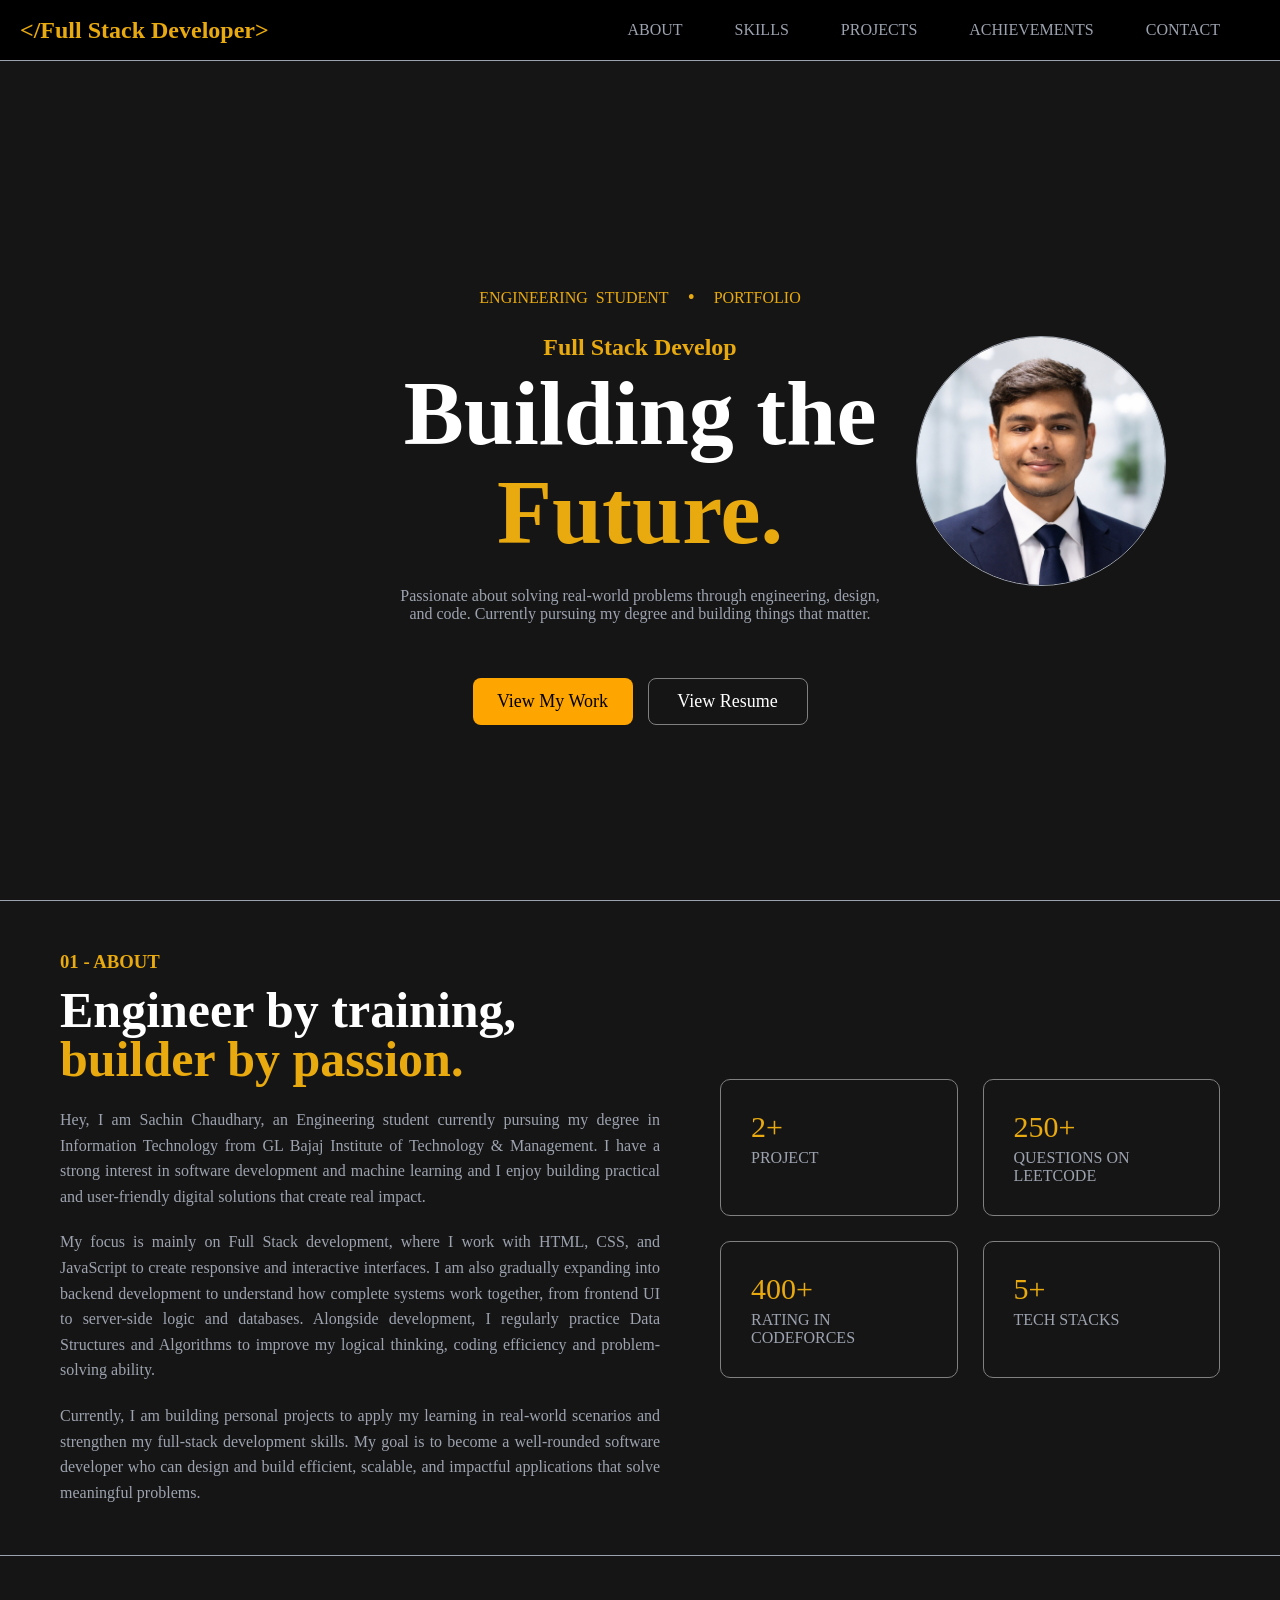
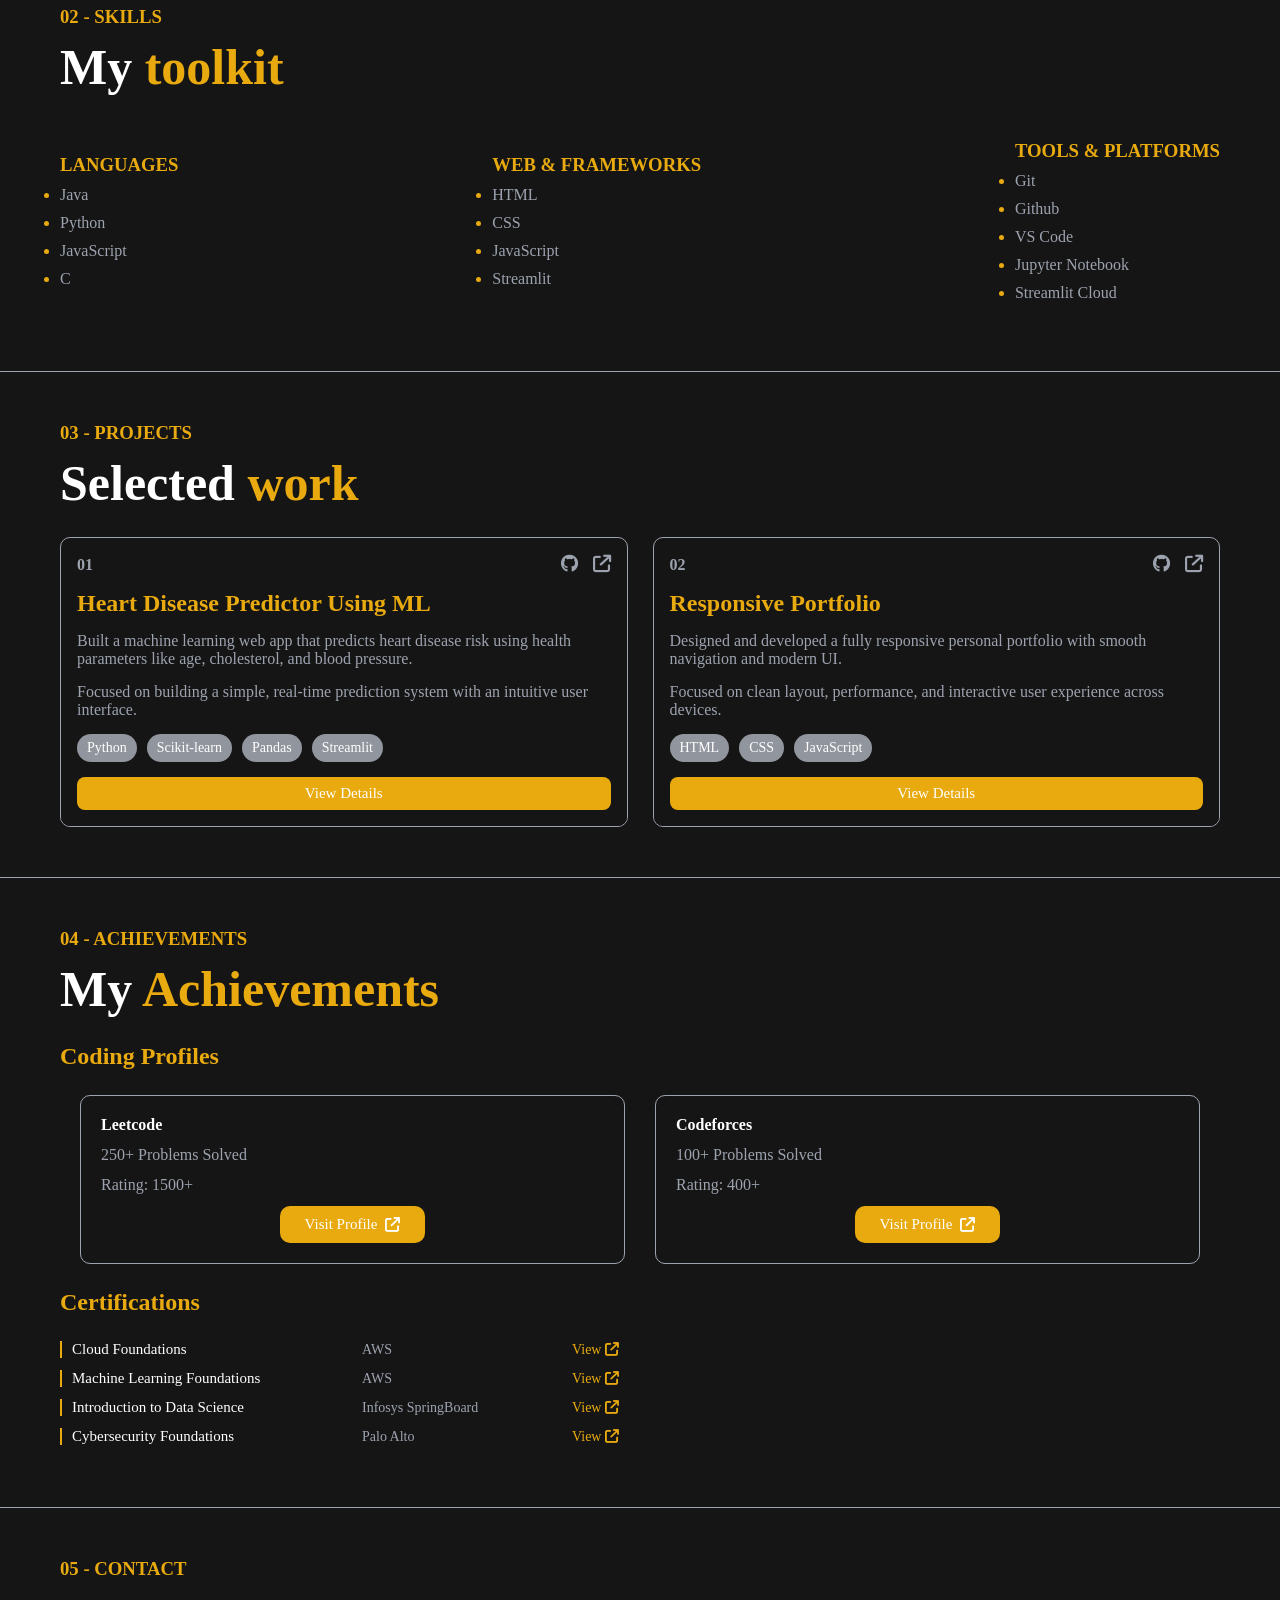
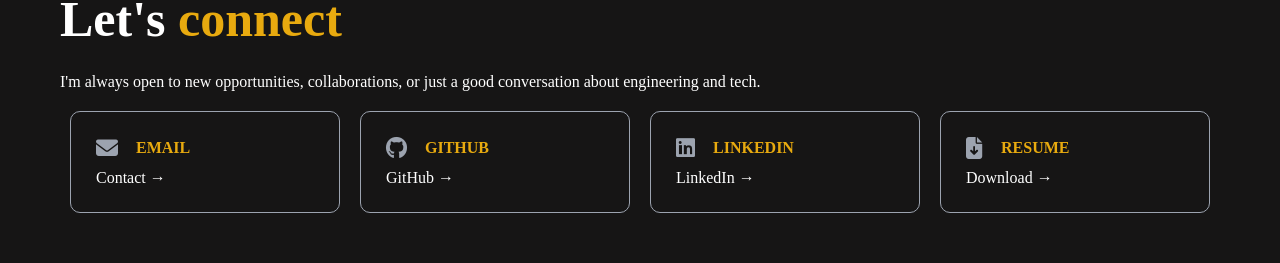
==== index.html @ 3781d9de "Rename portfolio.html to index.html" ====
<!DOCTYPE html>
<html lang="en">
<head>
    <meta charset="UTF-8">
    <meta name="viewport" content="width=device-width, initial-scale=1.0">
    <title>My portfolio</title>
    <link rel="icon" href="Assets/images/image.png">
    <link rel="stylesheet" href="portfolio.css">
    <link rel="stylesheet" href="https://cdnjs.cloudflare.com/ajax/libs/font-awesome/6.5.0/css/all.min.css">
</head>
<body>
    <nav id="navBar">
        <div id="name">
            <h2 class="grey">&lt;/Full Stack Developer&gt;</h2>
        </div>
        <div id="menuBtn">☰</div>
        <div class="options">
            <a href="#section2" class="option grey">ABOUT</a>
            <a href="#section3" class="option grey">SKILLS</a>
            <a href="#section4" class="option grey">PROJECTS</a>
            <a href="#section5" class="option grey">ACHIEVEMENTS</a>
            <a href="#section6" class="option grey">CONTACT</a>
        </div>
    </nav>
    <section id="section1" class="section-dark">
        <div class="main_page">
            <div class="topLine">
                <div class="role">
                    <span>ENGINEERING</span>
                    <span>STUDENT</span>
                </div>
                <span class="dot">•</span>
                <span>PORTFOLIO</span>
            </div>

            <h2 class="dynamic-text"></h2>

            <div class="heroTitle">
                <div class="titleText">
                    <h1>Building the</h1>
                    <h1 class="yellowhead">Future.</h1>
                </div>
                <div class="titleImage">
                    <img src="Assets/images/image.png" alt="profile">
                </div>
            </div>

            <p class="grey">Passionate about solving real-world problems through engineering, design, and code. Currently pursuing my degree and building things that matter.</p>
            <div class="section1Buttons">
                <a href="#section4">View My Work</a>
                <a href="Assets/resume/Resume.pdf" target="_blank" id="resumeBtn">View Resume</a>
            </div>
        </div>
    </section>
    <section id="section2" class="section-dark">
        <div class="left">
            <h3 class="yellowhead">01 - ABOUT</h3>
            <h1>Engineer by training,</h1>
            <h1 class="yellowhead">builder by passion.</h1>

            <p class="grey">
                Hey, I am Sachin Chaudhary, an Engineering student currently pursuing my degree in Information Technology from GL Bajaj Institute of Technology & Management. 
                I have a strong interest in software development and machine learning
                and I enjoy building practical and user-friendly digital solutions that create real impact.
            </p>
            <p class="grey">
                My focus is mainly on Full Stack development, where I work with HTML, CSS, and JavaScript to create responsive and interactive interfaces. 
                I am also gradually expanding into backend development to understand how complete systems work together, from frontend UI to server-side logic and databases. 
                Alongside development, I regularly practice Data Structures and Algorithms to improve my logical thinking, coding efficiency and problem-solving ability.
            </p>
            <p class="grey">
                Currently, I am building personal projects to apply my learning in real-world scenarios and strengthen my full-stack development skills. 
                My goal is to become a well-rounded software developer who can design and build efficient, scalable, and impactful applications that solve meaningful problems.
            </p>
        </div>
        <div class="right">
            <div class="boxes">
                <div class="box">
                    <p class="quantity">2+</p>
                    <p class="grey">PROJECT</p>
                </div>
                <div class="box">
                    <p class="quantity">250+</p>
                    <p class="grey">QUESTIONS ON LEETCODE</p>
                </div>
                <div class="box">
                    <p class="quantity">400+</p>
                    <p class="grey">RATING IN CODEFORCES</p>
                </div>
                <div class="box">
                    <p class="quantity">5+</p>
                    <p class="grey">TECH STACKS</p>
                </div>
            </div>
        </div>
    </section>
    <section id="section3" class="section-dark">
        <div class="skills">
            <h3 class="yellowhead">02 - SKILLS</h3>
            <h1>My <span class="yellowhead">toolkit</span></h1>
            <div class="skillBoxes">
                <div class="skillBox">
                    <h3 class="yellowhead">LANGUAGES</h3>
                    <ul>
                        <li>Java</li>
                        <li>Python</li>
                        <li>JavaScript</li>
                        <li>C</li>
                    </ul>
                </div>
                <div class="skillBox">
                    <h3 class="yellowhead">WEB & FRAMEWORKS</h3>
                    <ul>
                        <li>HTML</li>
                        <li>CSS</li>
                        <li>JavaScript</li>
                        <li>Streamlit</li>
                    </ul>
                </div>
                <div class="skillBox">
                    <h3 class="yellowhead">TOOLS & PLATFORMS</h3>
                    <ul>
                        <li>Git</li>
                        <li>Github</li>
                        <li>VS Code</li>
                        <li>Jupyter Notebook</li>
                        <li>Streamlit Cloud</li>
                    </ul>
                </div>
            </div>            
        </div>
    </section>
    <section id="section4" class="section-dark">
        <h3 class="yellowhead">03 - PROJECTS</h3>
        <h1>Selected <span class="yellowhead">work</span></h1>
        <div class="projectBoxes">
            <div class="project">
                <div class="topRow">
                    <h4>01</h4>
                    <div class="projectLinks">
                        <a href="https://github.com/Sachin-Chaudharyy/heart-disease-prediction"><i class="fa-brands fa-github"></i></a>
                        <a href="https://heart-disease-prediction-001.streamlit.app/"><i class="fa-solid fa-arrow-up-right-from-square"></i></a>
                    </div>
                </div>
                <h2 class="yellowhead">Heart Disease Predictor Using ML</h2>
                <p>
                    Built a machine learning web app that predicts heart disease risk using health parameters like age, 
                    cholesterol, and blood pressure.
                </p>
                <p>Focused on building a simple, real-time prediction system with an intuitive user interface.</p>
                <div class="technologies">
                    <p>Python</p>
                    <p>Scikit-learn</p>
                    <p>Pandas</p>
                    <p>Streamlit</p>
                </div>
                <button class="projectViewBtn" data-project="1">View Details</button>
            </div>
            <div class="project">
                <div class="topRow">
                    <h4>02</h4>
                    <div class="projectLinks">
                        <a href="#"><i class="fa-brands fa-github"></i></a>
                        <a href="#"><i class="fa-solid fa-arrow-up-right-from-square"></i></a>
                    </div>
                </div>
                <h2 class="yellowhead">Responsive Portfolio</h2>
                <p>
                    Designed and developed a fully responsive personal portfolio with smooth navigation and modern UI.
                </p>
                <p>
                    Focused on clean layout, performance, and interactive user experience across devices.
                </p>
                <div class="technologies">
                    <p>HTML</p>
                    <p>CSS</p>
                    <p>JavaScript</p>
                </div>
                <button class="projectViewBtn" data-project="2">View Details</button>
            </div>
        </div>
    </section>
    <section id="section5" class="section-dark">
        <h3 class="yellowhead">04 - ACHIEVEMENTS</h3>
        <h1>My <span class="yellowhead">Achievements</span></h1>

        <h2 class="yellowhead" id="section5Headings">Coding Profiles</h2>
        <div class="codingProfiles">
            <div class="codingBox">
                <h4>Leetcode</h4>
                <p>250+ Problems Solved</p>
                <p>Rating: 1500+</p>
                <a href="https://leetcode.com/u/sachin_chaudhary1/" class="visitBtn">Visit Profile <i class="fa-solid fa-arrow-up-right-from-square"></i></a>
            </div>

            <div class="codingBox">
                <h4>Codeforces</h4>
                <p>100+ Problems Solved</p>
                <p>Rating: 400+</p>
                <a href="https://codeforces.com/profile/sachinchuadhary45" class="visitBtn">Visit Profile <i class="fa-solid fa-arrow-up-right-from-square"></i></a>
            </div>
        </div>

        <h2 class="yellowhead" id="section5Headings">Certifications</h2>
        <div class="certificates">
            <ul>
                <li>
                    <span class="certName">Cloud Foundations</span>
                    <span class="company">AWS</span>
                    <a href="Assets/certificates/AWS_Cloud_Foundations.pdf" target="_blank" class="certLink">View <i class="fa-solid fa-arrow-up-right-from-square"></i></a>
                </li>
                <li>
                    <span class="certName">Machine Learning Foundations</span>
                    <span class="company">AWS</span>
                    <a href="Assets/certificates/Aws_ML.pdf" target="_blank" class="certLink">View <i class="fa-solid fa-arrow-up-right-from-square"></i></a>
                </li>
                <li>
                    <span class="certName">Introduction to Data Science</span>
                    <span class="company">Infosys SpringBoard</span>
                    <a href="Assets/certificates/Infosys_DS.pdf" target="_blank" class="certLink">View <i class="fa-solid fa-arrow-up-right-from-square"></i></a>
                </li>
                <li>
                    <span class="certName">Cybersecurity Foundations</span>
                    <span class="company">Palo Alto</span>
                    <a href="Assets/certificates/CyberSecurity.pdf" target="_blank" class="certLink">View <i class="fa-solid fa-arrow-up-right-from-square"></i></a>
                </li>
            </ul>
        </div>        
    </section>
    <section id="section6" class="section-dark">
        <h3 class="yellowhead">05 - CONTACT</h3>
        <h1>Let's <span class="yellowhead">connect</span></h1>

        <p>I'm always open to new opportunities, collaborations, or just a good conversation about engineering and tech.</p>

        <div class="contacts">
            <a href="mailto:sachinchuadhary45@gmail.com" class="detail">
                <h4><i class="fa-solid fa-envelope icon"></i> EMAIL</h4>
                <span>Contact →</span>
            </a>
            <a href="https://github.com/Sachin-Chaudharyy" target="_blank" class="detail">
                <h4><i class="fa-brands fa-github icon"></i> GITHUB</h4>
                <span>GitHub →</span>
            </a>
            <a href="https://www.linkedin.com/in/sachin-chaudhary-dev/" target="_blank" class="detail">
                <h4><i class="fa-brands fa-linkedin icon"></i> LINKEDIN</h4>
                <span>LinkedIn →</span>
            </a>
            <a href="Assets/resume/Resume.pdf" target="_blank" class="detail">
                <h4><i class="fa-solid fa-file-arrow-down icon"></i> RESUME</h4>
                <span>Download →</span>
            </a>
        </div>
    </section>
    <div id="projectModal" class="modal">
        <div class="modalContent">
            <span id="closeModal">&times;</span>
            <h2 id="modalTitle"></h2>
            <div id="modalDesc"></div>
        </div>
    </div>
    <script src="portfolio.js"></script>
</body>
</html>
---- portfolio.css ----
*{
    margin: 0;
    padding: 0;
    box-sizing: border-box;
}

body{
    margin: 0;
    overflow-x: hidden;
}

.section-dark {
    background-color: rgb(22, 21, 21);
    padding: 50px 60px;
    border-top: 0.1px solid #9ca3af;
    color: white;
}

section{
    scroll-margin-top: 80px;
}

section h3{
    margin-bottom: 10px;
}

#navBar{
    display: flex;
    justify-content: space-between;
    background-color: black;
    align-items: center;
    width: 100%;
    height: 60px;
    padding: 12px 20px;
    position: sticky;
    top: 0;
    z-index: 9999;
}

#menuBtn {
    display: none;
    font-size: 28px;
    margin-right: 20px;
    color: white;
    cursor: pointer;
}

#name{
    color:rgb(232, 170, 15);
}

.options{
    display: flex;
    align-items: center;
    gap: 12px;
    padding-right: 20px;
    cursor: pointer;
}

.options a {
    display: block;
    padding: 10px 20px;
    width: auto;
    text-align: center;
}

#menuBtn:hover{
    color: rgb(232, 170, 15);
}

.option{
    text-decoration: none;
    color: #9ca3af;
}

.option.active{
    color:rgb(232, 170, 15);
}

.option:hover{
    color: rgb(232, 170, 15);
}

#section1{
    display: flex;
    justify-content: center;
    align-items: center;
    min-height: calc(100vh - 60px);
    height: auto;
}

.main_page{
    display: flex;
    flex-direction: column;
    align-items: center;
    padding-top: 100px;
    max-width: 900px;
}

.topLine{
    display: flex;
    gap: 19px;
    align-items: center;
    margin-bottom: 15px;
    color: rgb(232, 170, 15);
}

.role {
    display: flex;
    gap: 8px;
}

.dynamic-text {
    color: rgb(232, 170, 15);
    font-size: 24px;
    font-weight: 600;
    margin-top: 10px;
    min-height: 30px;
}

.main_page p {
    max-width: 500px;
    margin: 25px auto;
    text-align: center;
    color: #9ca3af;
}

.main_page h1{
    margin: 0;
    line-height: 1.1;
    font-size: clamp(36px, 8vw, 90px);
}

.heroTitle{
    position: relative;
    display: flex;
    align-items: center;
    justify-content: center;
    gap: 40px;
}

.titleText{
    display: flex;
    flex-direction: column;
    align-items: center;
}

.titleText h1:first-child {
    white-space: nowrap;
}

.titleImage{
    position: absolute;
    left: 100%;
    margin-left: 40px;
}

.titleImage img{
    width: 250px;
    height: 250px;
    object-fit: cover;
    object-position: top;
    border-radius: 50%;
    border: 0.5px solid #9ca3af;
    transition: all 0.4s ease;
}

.titleImage img:hover{
    border-color: rgb(232, 170, 15);
    box-shadow: 0 0 20px rgba(232, 170, 15, 0.4);
    transform: scale(1.02);
}

.dot{
    font-size:20px;
}

.section1Buttons{
    display: flex;
    gap: 15px;
    margin-top: 30px;
    padding-bottom: 50px;
}

.section1Buttons a{
    color: black;
    font-weight: 540;
    padding: 12px 20px;
    display: flex;
    justify-content: center;
    align-items: center;
    flex: 1;
    text-decoration: none;
    min-width: 160px;
    font-size: 18px;
    border-radius: 8px;
    border: none;
    cursor: pointer;
    white-space: nowrap;
    background-color: orange;
    transition: all 0.3s ease;
}

#resumeBtn{
    color: white;
    background-color: rgb(22, 21, 21);
    border: 0.5px solid grey;
}

.section1Buttons a:hover{
    background-color: darkorange;
    transform: translateY(-2px);
}

#section2{
    display: flex;
    justify-content: space-between;
    align-items: stretch;
    gap: 60px;
}

.yellowhead{
    color: rgb(232, 170, 15);
}

.left{
    flex: 1.2;
}

.left h1{
    line-height: 1.1;
    font-size: clamp(28px, 4vw, 50px);
    white-space: nowrap;
}

.left h1 + h1{
    margin-top: -6px;
}

.left p{
    margin-top: 20px;
    max-width: 600px;
    text-align: justify;
    line-height: 1.6;
    color: #9ca3af;
}

.right{
    flex: 1;
    display: flex;
    align-items: center;
    justify-content: center;
    gap: 25px;
}

.boxes{
    width: 100%;
    display: grid;
    grid-template-columns: repeat(2, 1fr);
    gap: 25px;
}

.box{
    background: rgb(22, 21, 21);
    border: 0.5px solid grey;
    color: #9ca3af;
    padding: 30px;
    border-radius: 10px;
    transition: all 0.3s ease;
}

.box:hover {
    transform: translateY(-5px);
    border-color: rgb(248, 161, 0);
}

.quantity{
    color: rgb(232, 170, 15);
    font-size: 30px;
    padding-bottom: 5px;
}

.skills h3{
    margin-bottom: 10px;
}

.skills h1{
    font-size: 50px;
    margin-bottom: 25px;
}

.skillBoxes{
    min-height: 200px;
    display: flex;
    justify-content: space-between;
    align-items: center;
}

.skillBox ul {
    display: flex;
    flex-direction: column;
    gap: 10px;
}

.skillBox li{
    color: #9ca3af;
}

.skillBox li::marker{
    color: rgb(232, 170, 15);
}

.projectBoxes{
    display: grid;
    grid-template-columns: repeat(auto-fit, minmax(380px, 1fr));
    gap: 25px;
}

.project{
    border: 0.5px solid #9ca3af;
    border-radius: 10px;
    padding: 16px;
    display: flex;
    flex-direction: column;
    justify-content: space-between;
    gap: 15px;
    max-height: 500px;
    overflow: hidden;
    position: relative;
    color: #9ca3af;
    min-width: 0;
}

.project:hover {
    border-color: rgb(248, 161, 0);
}

.projectViewBtn {
    margin-top: auto;
    padding: 8px 14px;
    border: none;
    border-radius: 8px;
    display: inline-flex;
    justify-content: center;
    align-items: center;
    position: relative;
    z-index: 2;
    background-color: rgb(232, 170, 15);
    color: white;
    font-family: inherit;
    font-size: 15px;
    font-weight: 500;
    cursor: pointer;
    transition: all 0.5s ease;
}

.projectViewBtn:hover {
    background-color: rgb(248, 161, 0);
    transform: scale(1.05);
}

.project::after{
    content: "";
    position: absolute;
    bottom: 0;
    left: 0;
    width: 100%;
    height: 60px;
    background: linear-gradient(transparent, rgb(22, 21, 21));
}

.project *{
    overflow-wrap: break-word;
    word-break: break-word;
}

.project p{
    overflow: hidden;
}

.projectLinks {
    display: flex;
    gap: 15px;
}

.projectLinks a {
    color: #9ca3af;
    font-size: 18px;
    transition: 0.3s;
}

.projectLinks a:hover {
    color: white;
}

.modal {
    position: fixed;
    top: 0;
    left: 0;
    width: 100%;
    height: 100%;
    z-index: 9999;
    background: rgba(0,0,0,0.7);
    backdrop-filter: blur(8px);
    display: flex;
    justify-content: center;
    align-items: center;
    opacity: 0;
    pointer-events: none;
    transition: 0.3s ease;
}

.modal.active {
    opacity: 1;
    pointer-events: auto;
}

.modalContent {
    background: rgb(22,21,21);
    border: 1px solid #9ca3af;
    border-radius: 12px;
    padding: 25px;
    width: 90%;
    max-width: 500px;
    opacity: 0;
    color: #9ca3af;
    position: relative;
    transform: scale(0.9);
    transition: 0.3s ease;
}

.modal.active .modalContent {
    transform: scale(1);
    opacity: 1;
}

#modalDesc h4 {
    color: rgb(232, 170, 15);
    margin-top: 15px;
}

#modalDesc p {
    margin-top: 5px;
    line-height: 1.5;
}

#modalDesc ul {
    margin-top: 5px;
    padding-left: 20px;
}

#closeModal {
    position: absolute;
    top: 10px;
    right: 15px;
    font-size: 22px;
    cursor: pointer;
    color: white;
}

#closeModal:hover{
    background-color: rgb(248, 161, 0);
}

.topRow{
    display: flex;
    justify-content: space-between;
    align-items: center;
}

.technologies{
    display: flex;
    flex-wrap: wrap;
    gap: 10px;
}

.technologies p{
    background-color: #91959d;
    color: white;
    padding: 6px 10px;
    border-radius: 20px;
    font-size: 14px;
}

#section4 h1,
#section6 h1{
    font-size: 50px;
    margin-bottom: 25px;
}

.codingProfiles{
    display: flex;
    justify-content: center;
    align-items: stretch;
    gap: 40px;
}

.codingBox{
    border: 0.5px solid #9ca3af;
    border-radius: 10px;
    color: #9ca3af;
    display: flex;
    flex-direction: column;
    justify-content: space-between;
    gap: 12px;
    min-width: 220px;
    padding: 15px 20px;
    align-items: flex-start;
}

.codingBox:hover {
    border-color: rgb(248, 161, 0);
}

.codingBox h4{
    color: white;
}

.visitBtn{
    color: white;
    background-color: rgb(232, 170, 15);
    border-radius: 10px;
    text-decoration: none;
    padding: 10px 25px;
    display: inline-flex;
    align-items: center;
    justify-content: center;
    width: fit-content;
    margin: 0 auto;
    font-size: 15px;
    font-weight: 500;
    gap: 8px;
    cursor: pointer;
    transition: all 0.3s ease;
}

.visitBtn:hover{
    transform: scale(1.05);
    background-color: rgb(248, 161, 0);
}

.certificates ul{
    list-style: none;
    padding: 0;
    margin: 0;
}

#section5 h1{
    font-size: 50px;
}

#section5Headings {
    padding: 25px 0px;
}

.certificates li{
    margin-bottom: 12px;
    padding-left: 10px;
    font-size: 15px;
    border-left: 2px solid rgb(232, 170, 15);
    color: #9ca3af;
    display: grid;
    grid-template-columns: 280px 200px auto;
    align-items: center;
    gap: 10px;
}

.certLink {
    font-size: 14px;
    color: rgb(232, 170, 15);
    text-decoration: none;
    transition: 0.3s;
}

.certLink:hover {
    color: white;
}

.certName{
    color: white;
    white-space: nowrap;
    overflow: hidden;
    text-overflow: ellipsis;
}

.company{
    color: #9ca3af;
    font-size: 14px;
}

.contacts{
    display: flex;
    gap: 20px;
    flex-wrap: wrap;
    justify-content: center;
    padding-top: 20px;
}

.detail{
    border: 1px solid #9ca3af;
    border-radius: 10px;
    padding: 25px;
    min-width: 220px;
    display: flex;
    flex-direction: column;
    flex: 1 1 220px;
    text-decoration: none;
    color: inherit;
    transition: all 0.3s ease;
    align-items: flex-start;
}

.detail:hover{
    transform: translateY(-6px);
    border-color: rgb(232, 170, 15);
    box-shadow: 0 10px 25px rgba(0,0,0,0.3);
}

.detail h4 {
    display: flex;
    align-items: center;
    gap: 10px;
    color: rgb(232, 170, 15);
    margin-bottom: 10px;
}

.icon {
    font-size: 22px;
    margin-right: 8px;
    color: #9ca3af;
    transition: color 0.3s ease;
}

.detail:hover .icon {
    color: white;
}

@media (max-width: 768px) {

    .section-dark {
        padding: 40px 20px;
    }

    #menuBtn {
        display: block;
    }

    .options {
        position: absolute;
        top: 60px;
        right: 0;
        width: 100%;
        background: black;
        flex-direction: column;
        align-items: center;
        display: none;
        padding: 10px 0;
    }

    .options.active {
        display: flex;
    }

    .options a {
        width: 100%;
        padding: 15px;
        border-top: 1px solid #333;
    }

    .heroTitle {
        flex-direction: column;
        gap: 20px;
    }

    .titleImage {
        position: static;
        margin: 0;
    }

    .titleImage img {
        width: 180px;
        height: 180px;
    }

    .main_page h1 {
        text-align: center;
    }

    .section1Buttons {
        flex-direction: column;
        width: 100%;
        padding-bottom: 0;
    }

    #section1 {
        height: auto;
        padding-bottom: 40px;
    }

    #section2 {
        flex-direction: column;
        gap: 30px;
    }

    .left h1 {
        font-size: 32px;
        white-space: normal;
    }

    .boxes {
        grid-template-columns: 1fr;
    }

    .skills h1 {
        font-size: 32px;
    }

    .skillBoxes {
        flex-direction: column;
        align-items: flex-start;
        gap: 20px;
    }

    .projectBoxes {
        grid-template-columns: 1fr;
    }

    .project {
        max-height: none;
    }

    .codingProfiles {
        flex-direction: column;
        gap: 20px;
    }

    .certificates li {
        grid-template-columns: 1fr;
        gap: 5px;
    }

    #section4 h1,
    #section5 h1,
    #section6 h1 {
        font-size: 32px;
    }

    .detail {
        flex: 0 0 100%;
        max-width: 100%;
    }
}

@media (min-width: 769px) and (max-width: 1024px) {

    .main_page h1 {
        font-size: 60px;
    }

    .left h1 {
        font-size: 40px;
    }

    .skillBoxes {
        flex-wrap: wrap;
        gap: 20px;
    }

    .projectBoxes {
        grid-template-columns: repeat(2, 1fr);
    }
}

@media (min-width: 1200px) {

    .main_page h1 {
        font-size: 90px;
    }

    .contacts {
        grid-template-columns: repeat(4, 1fr);
    }

    .detail {
        flex: 0 0 calc(25% - 20px);
        max-width: calc(25% - 20px);
    }
}

@media (max-width: 1024px) {

    .heroTitle {
        flex-direction: column;
        align-items: center;
    }

    .titleImage {
        position: static;
        margin-top: 20px;
    }

}

@media (max-width: 900px) {

    .options {
        display: none;
    }

    #menuBtn {
        display: block;
    }

}

@media (max-width: 1100px) {
    .options {
        gap: 8px;
    }

    .options a {
        padding: 8px 10px;
        font-size: 14px;
    }
}

@media (min-width: 768px) {

    .codingProfiles {
        justify-content: space-between;
        gap: 30px;
        padding: 0 20px;
    }

    .codingBox {
        flex: 1;
        min-width: 0;
        padding: 20px;
    }
}
@media (max-width: 1000px) {

    #section2 {
        flex-direction: column;
        gap: 40px;
    }

    .right {
        width: 100%;
    }

    .boxes {
        grid-template-columns: repeat(2, 1fr);
    }
}

@media (max-width: 850px) {
    .boxes {
        grid-template-columns: 1fr;
    }
}
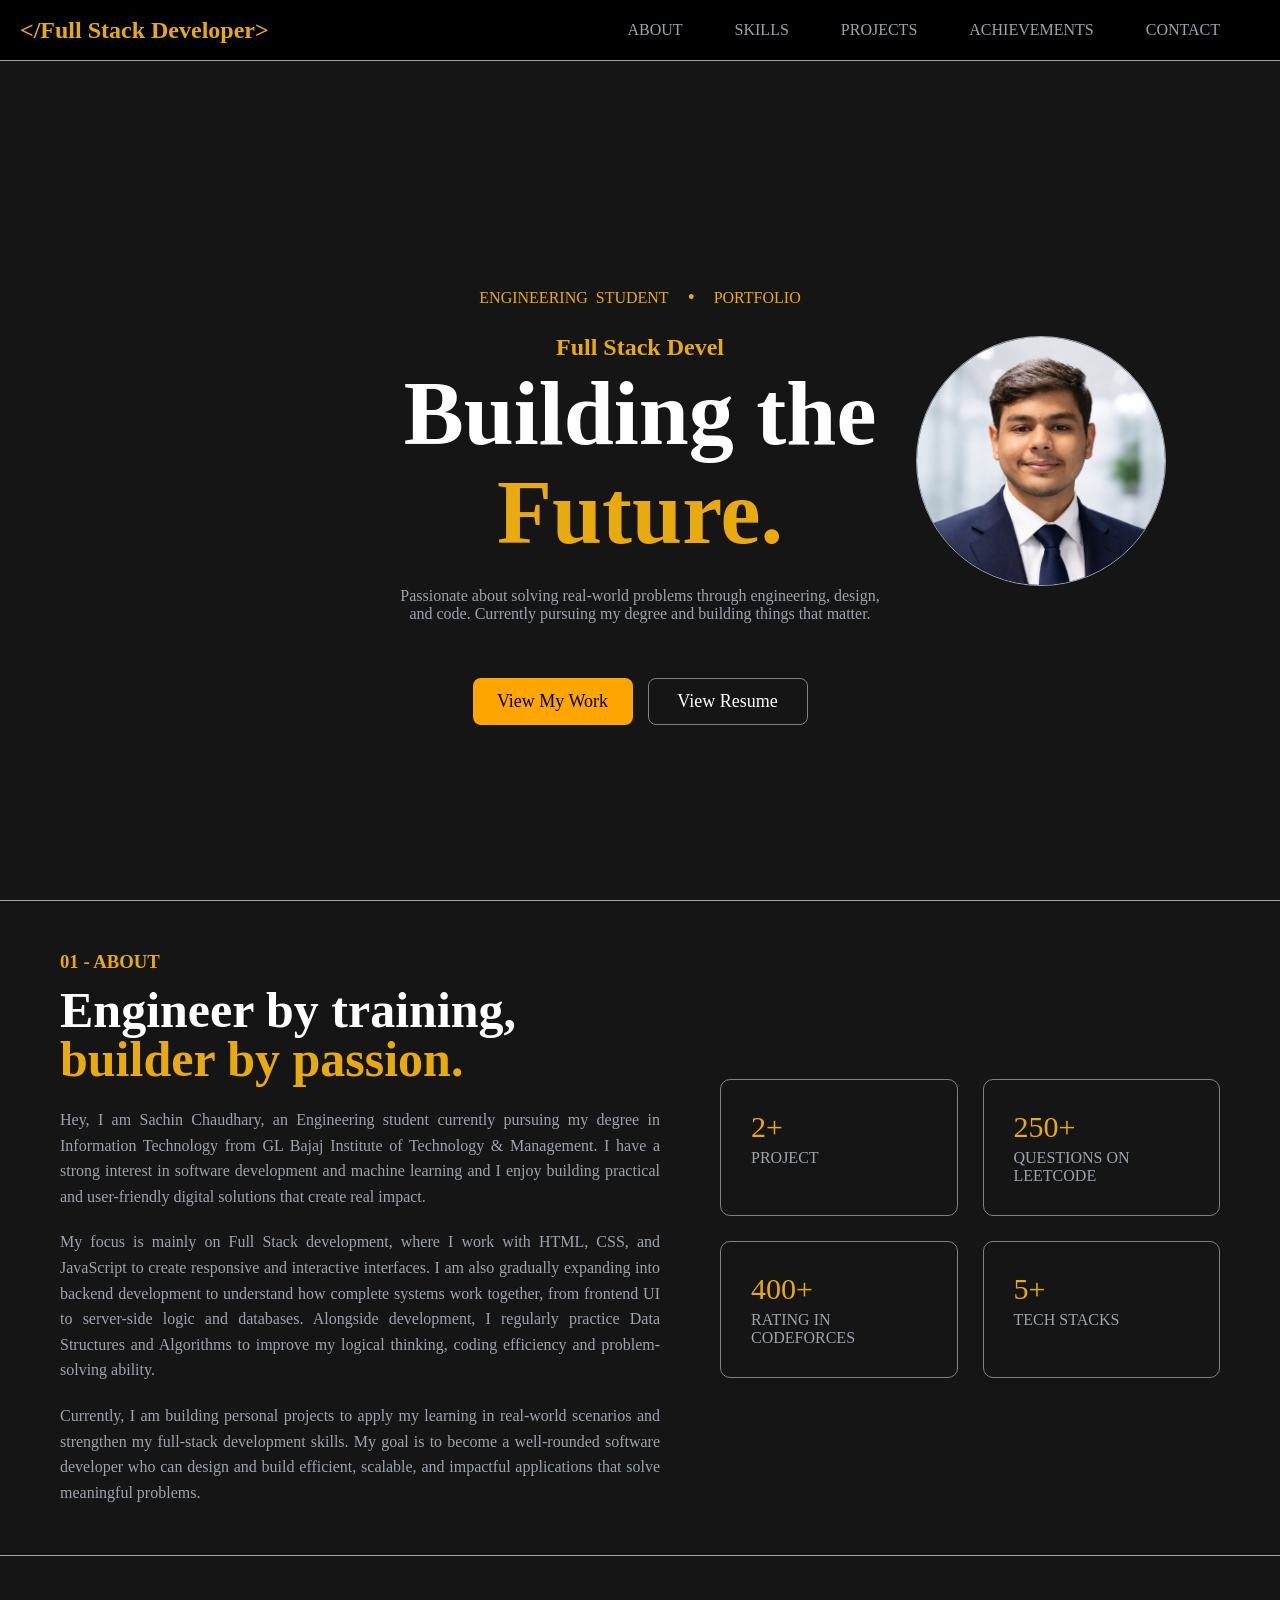
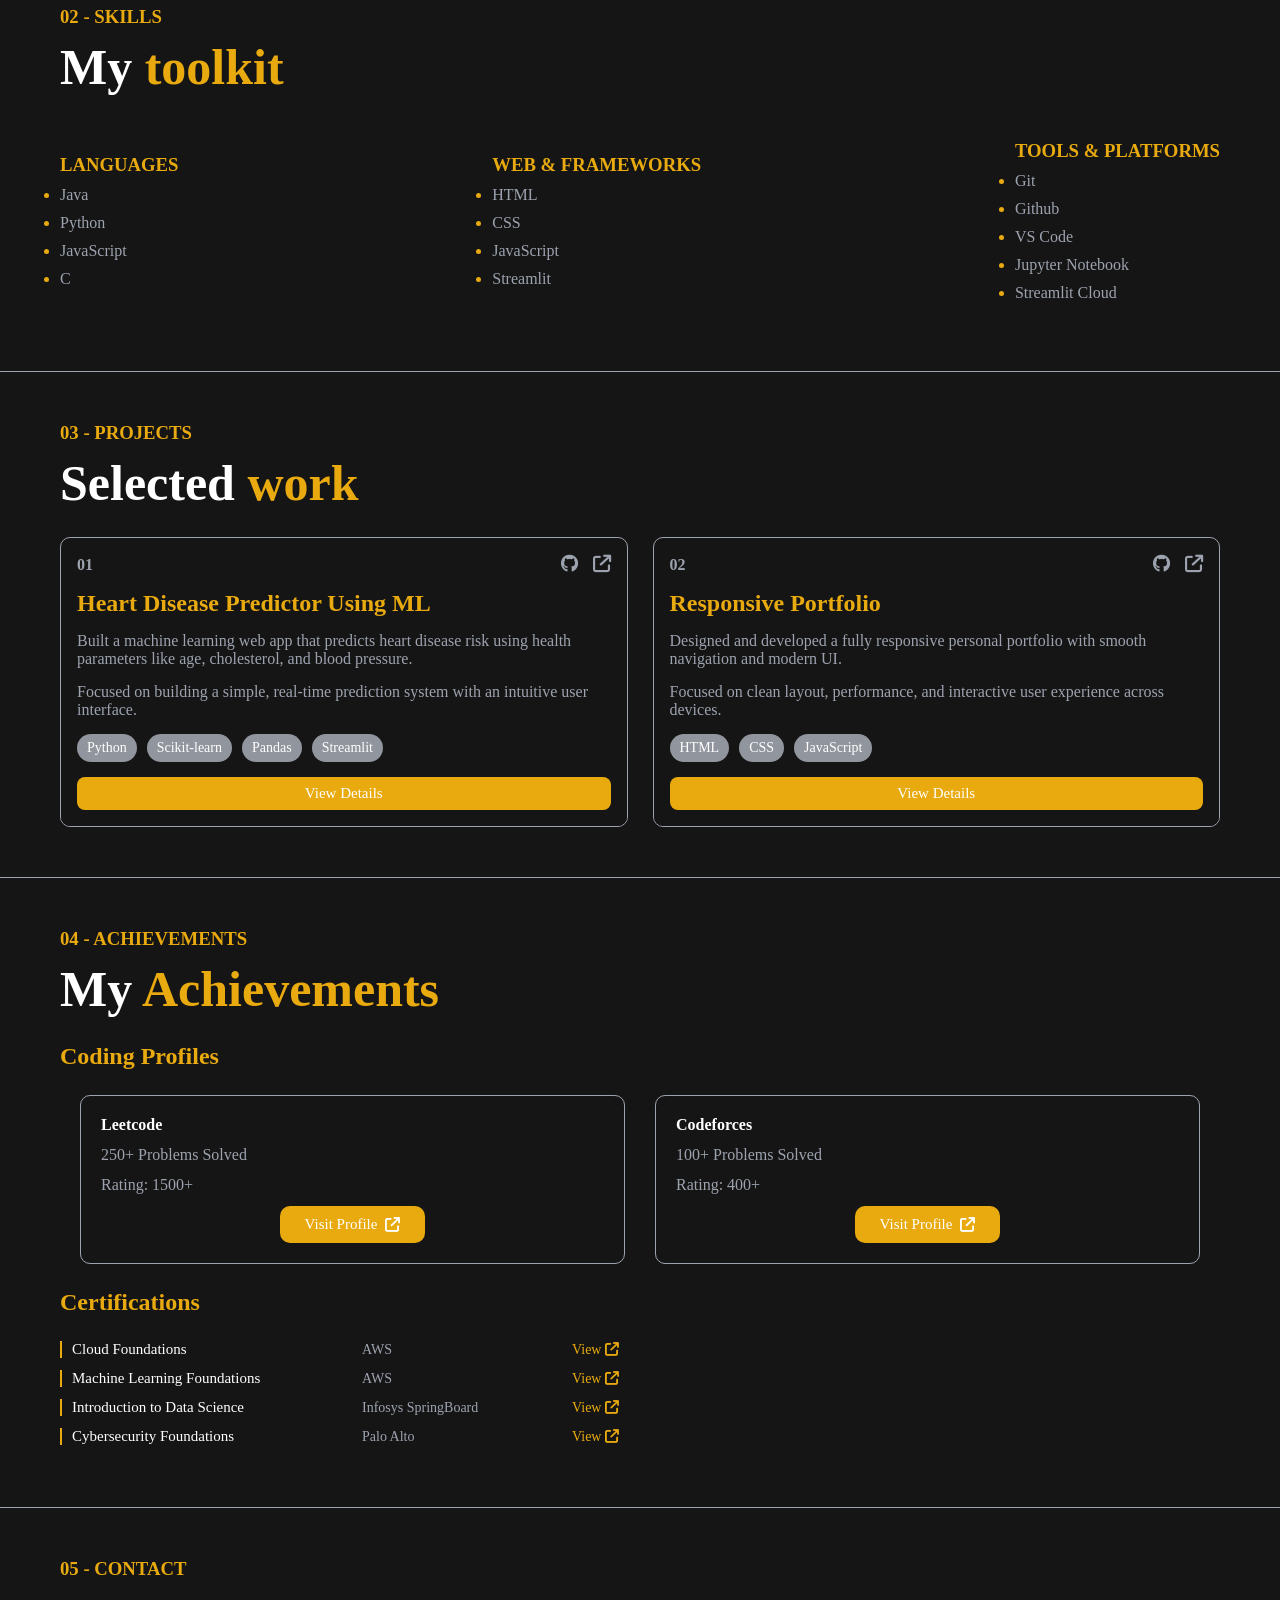
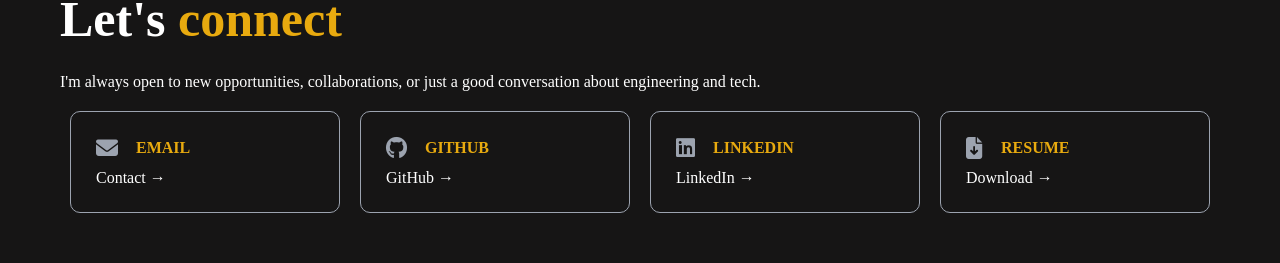
==== commit 09d5c58e: "Fix HTML encoding issues in index.html" ====
--- a/index.html
+++ b/index.html
@@ -160,8 +160,8 @@
                 <div class="topRow">
                     <h4>02</h4>
                     <div class="projectLinks">
-                        <a href="#"><i class="fa-brands fa-github"></i></a>
-                        <a href="#"><i class="fa-solid fa-arrow-up-right-from-square"></i></a>
+                        <a href=""><i class="fa-brands fa-github"></i></a>
+                        <a href="https://sachin-chaudharyy.github.io/Portfolio/"><i class="fa-solid fa-arrow-up-right-from-square"></i></a>
                     </div>
                 </div>
                 <h2 class="yellowhead">Responsive Portfolio</h2>
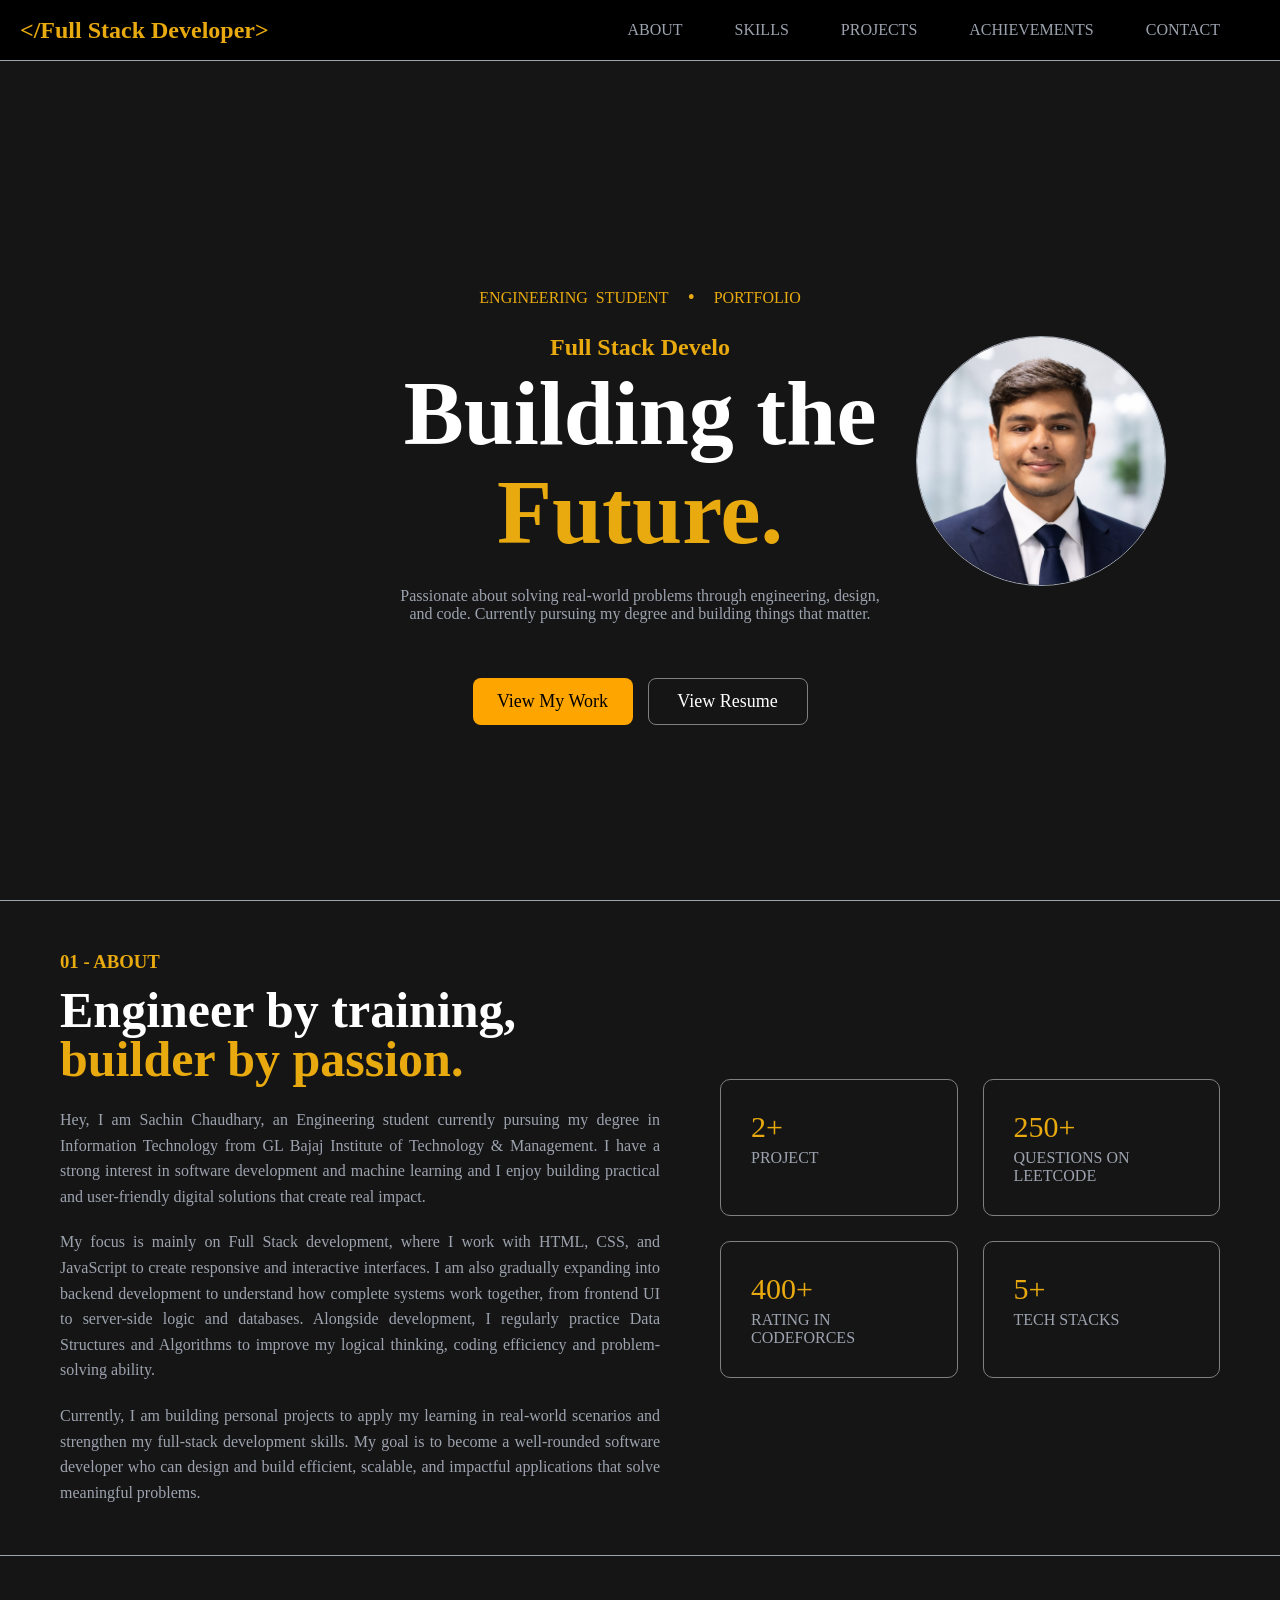
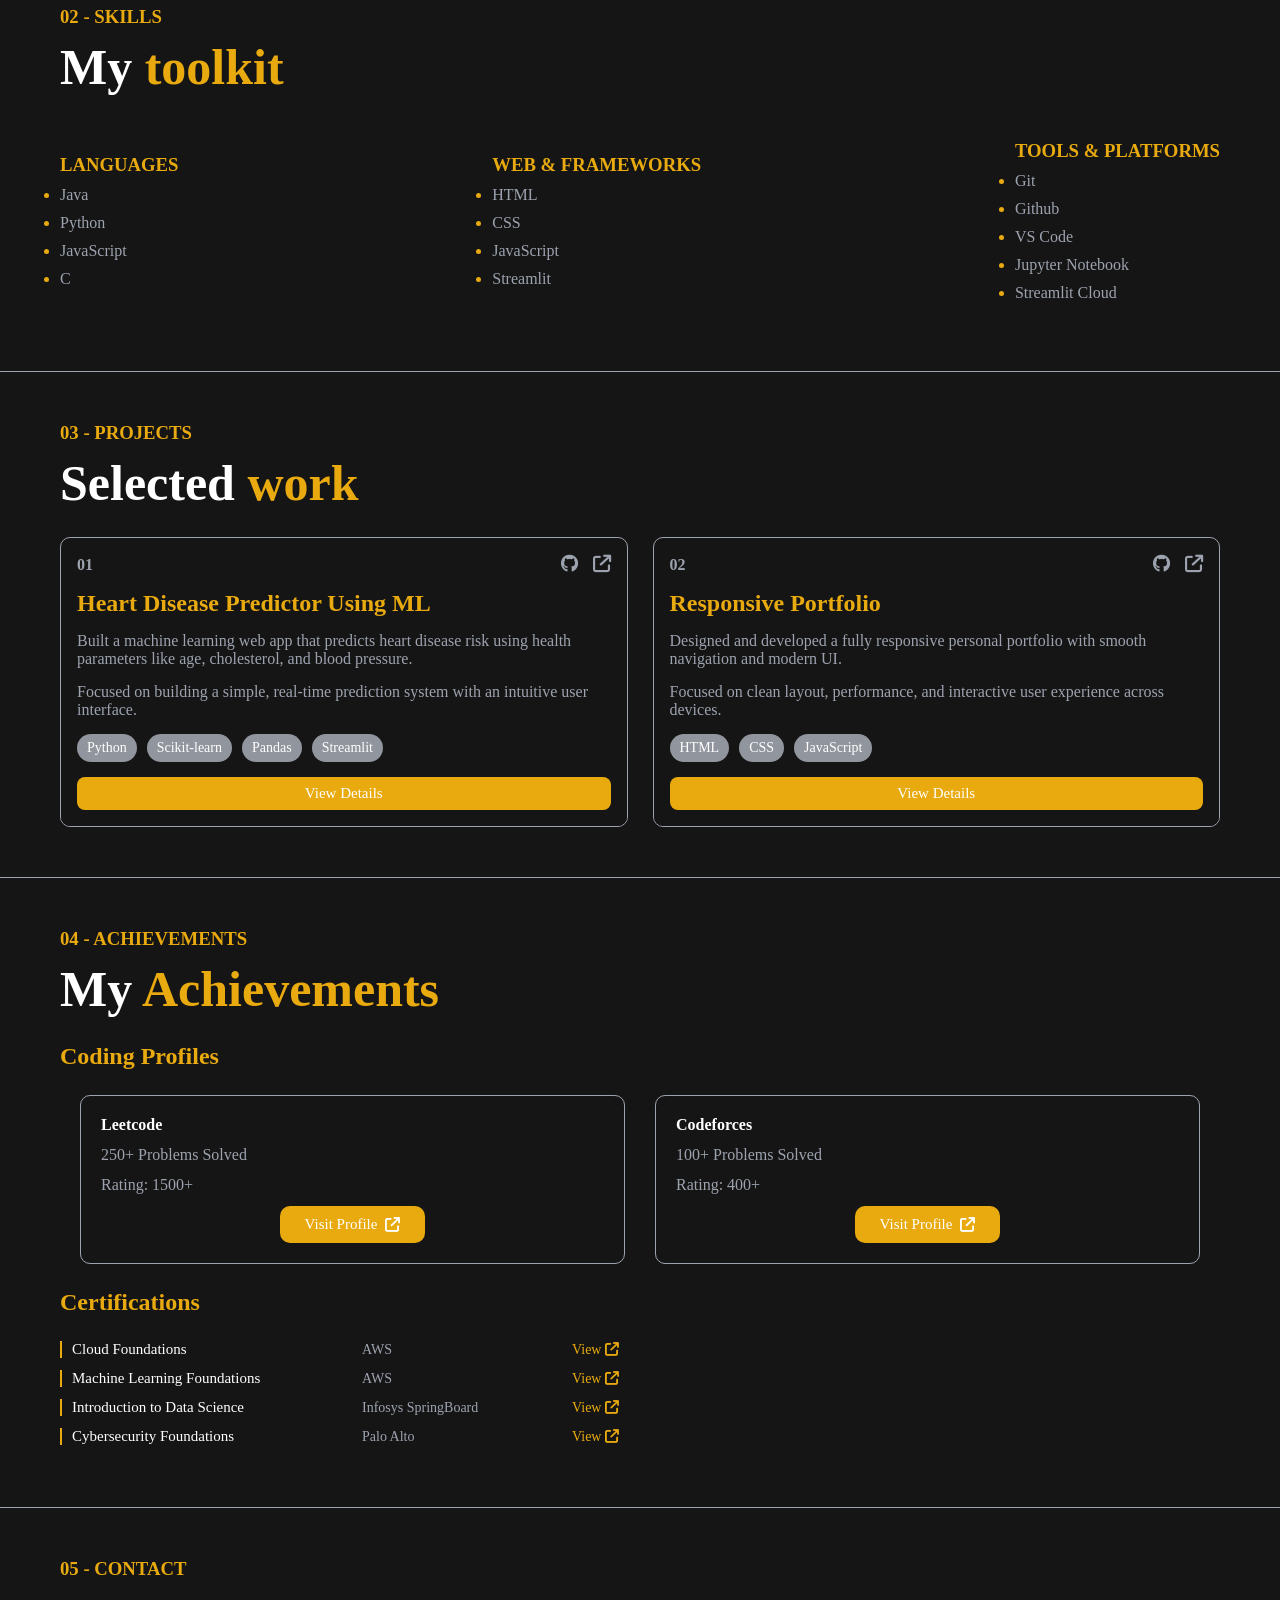
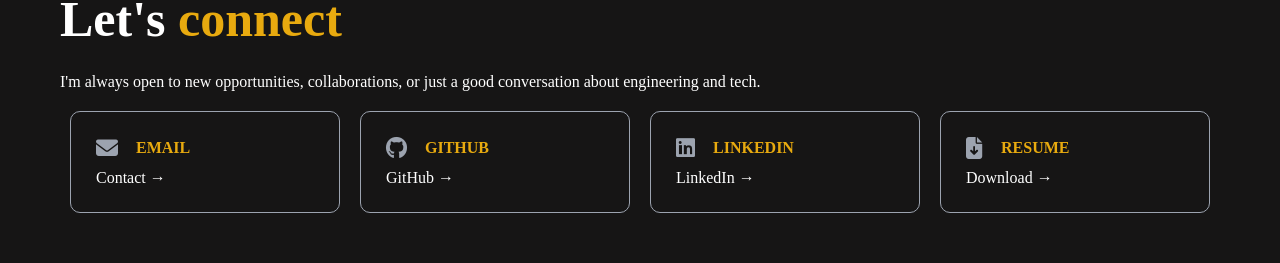
==== commit 1757889d: "Update index.html" ====
--- a/index.html
+++ b/index.html
@@ -160,7 +160,7 @@
                 <div class="topRow">
                     <h4>02</h4>
                     <div class="projectLinks">
-                        <a href=""><i class="fa-brands fa-github"></i></a>
+                        <a href="https://github.com/Sachin-Chaudharyy/Portfolio/tree/main"><i class="fa-brands fa-github"></i></a>
                         <a href="https://sachin-chaudharyy.github.io/Portfolio/"><i class="fa-solid fa-arrow-up-right-from-square"></i></a>
                     </div>
                 </div>
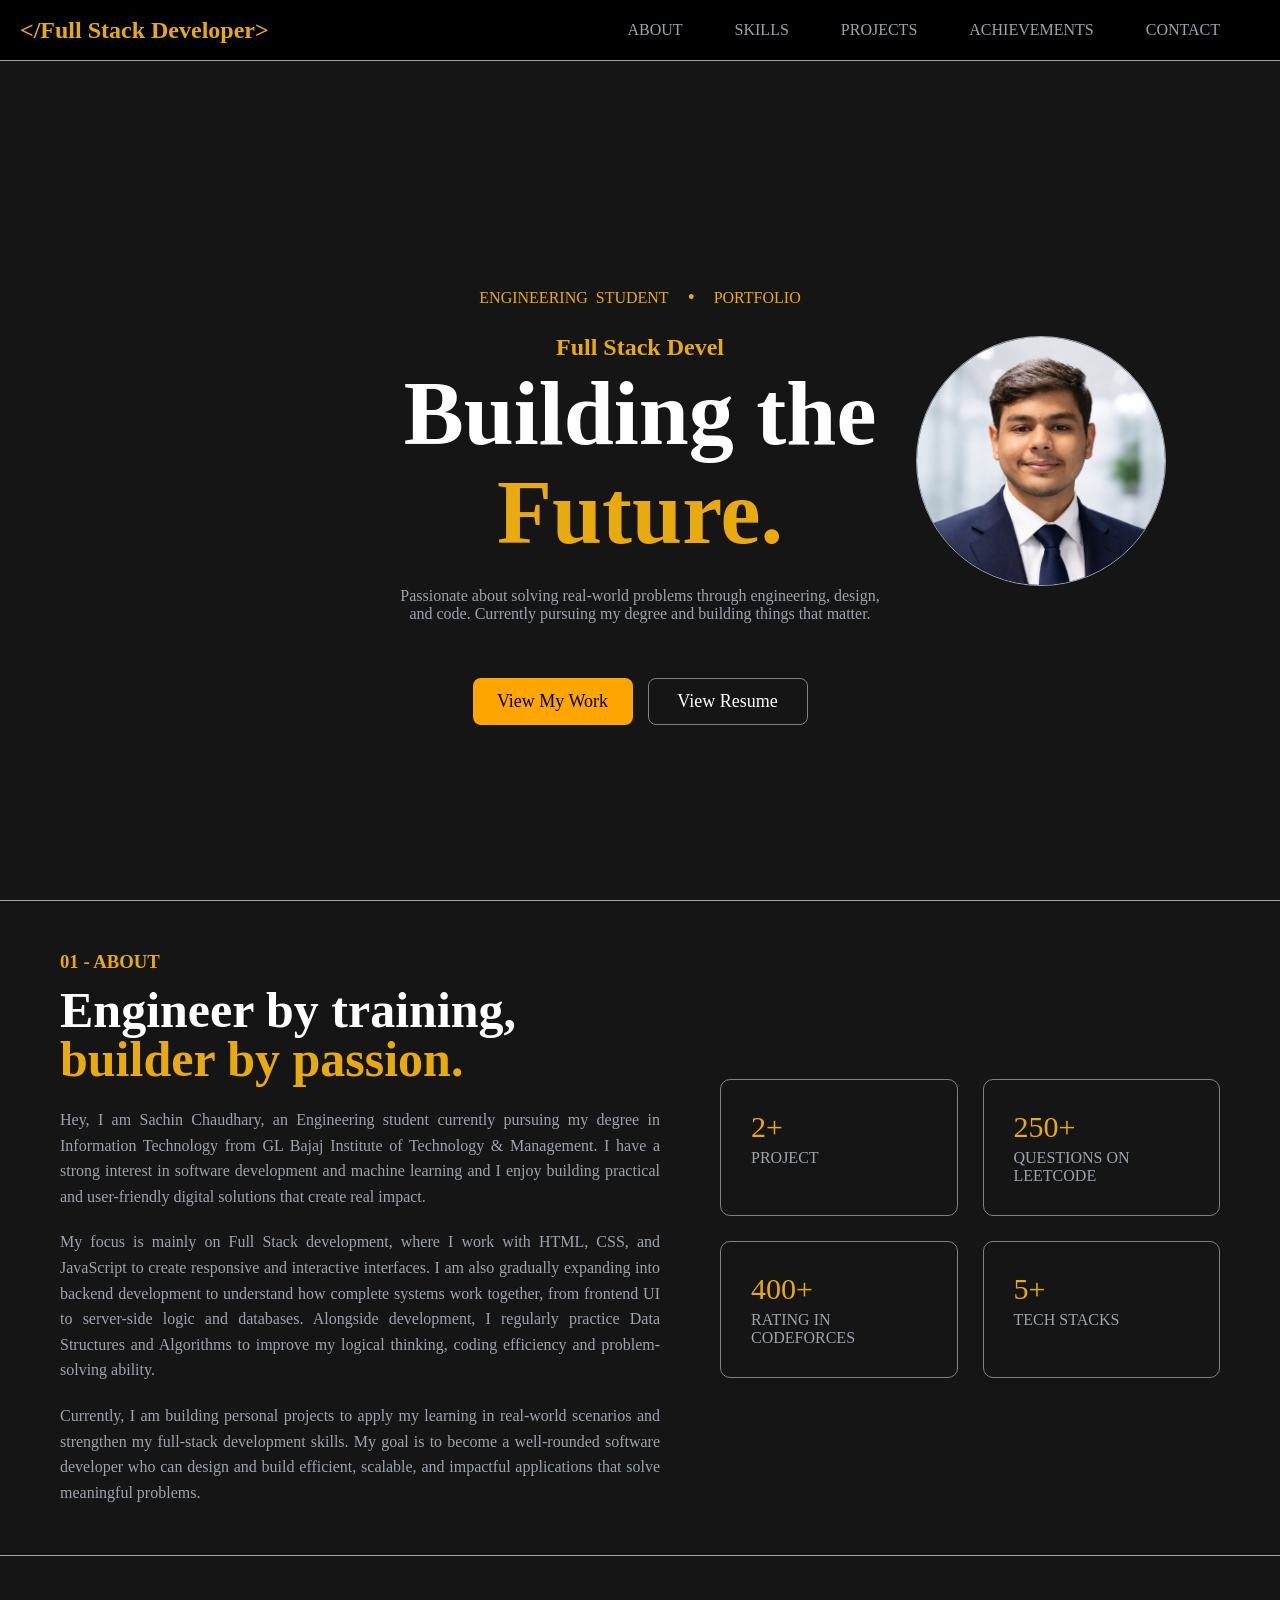
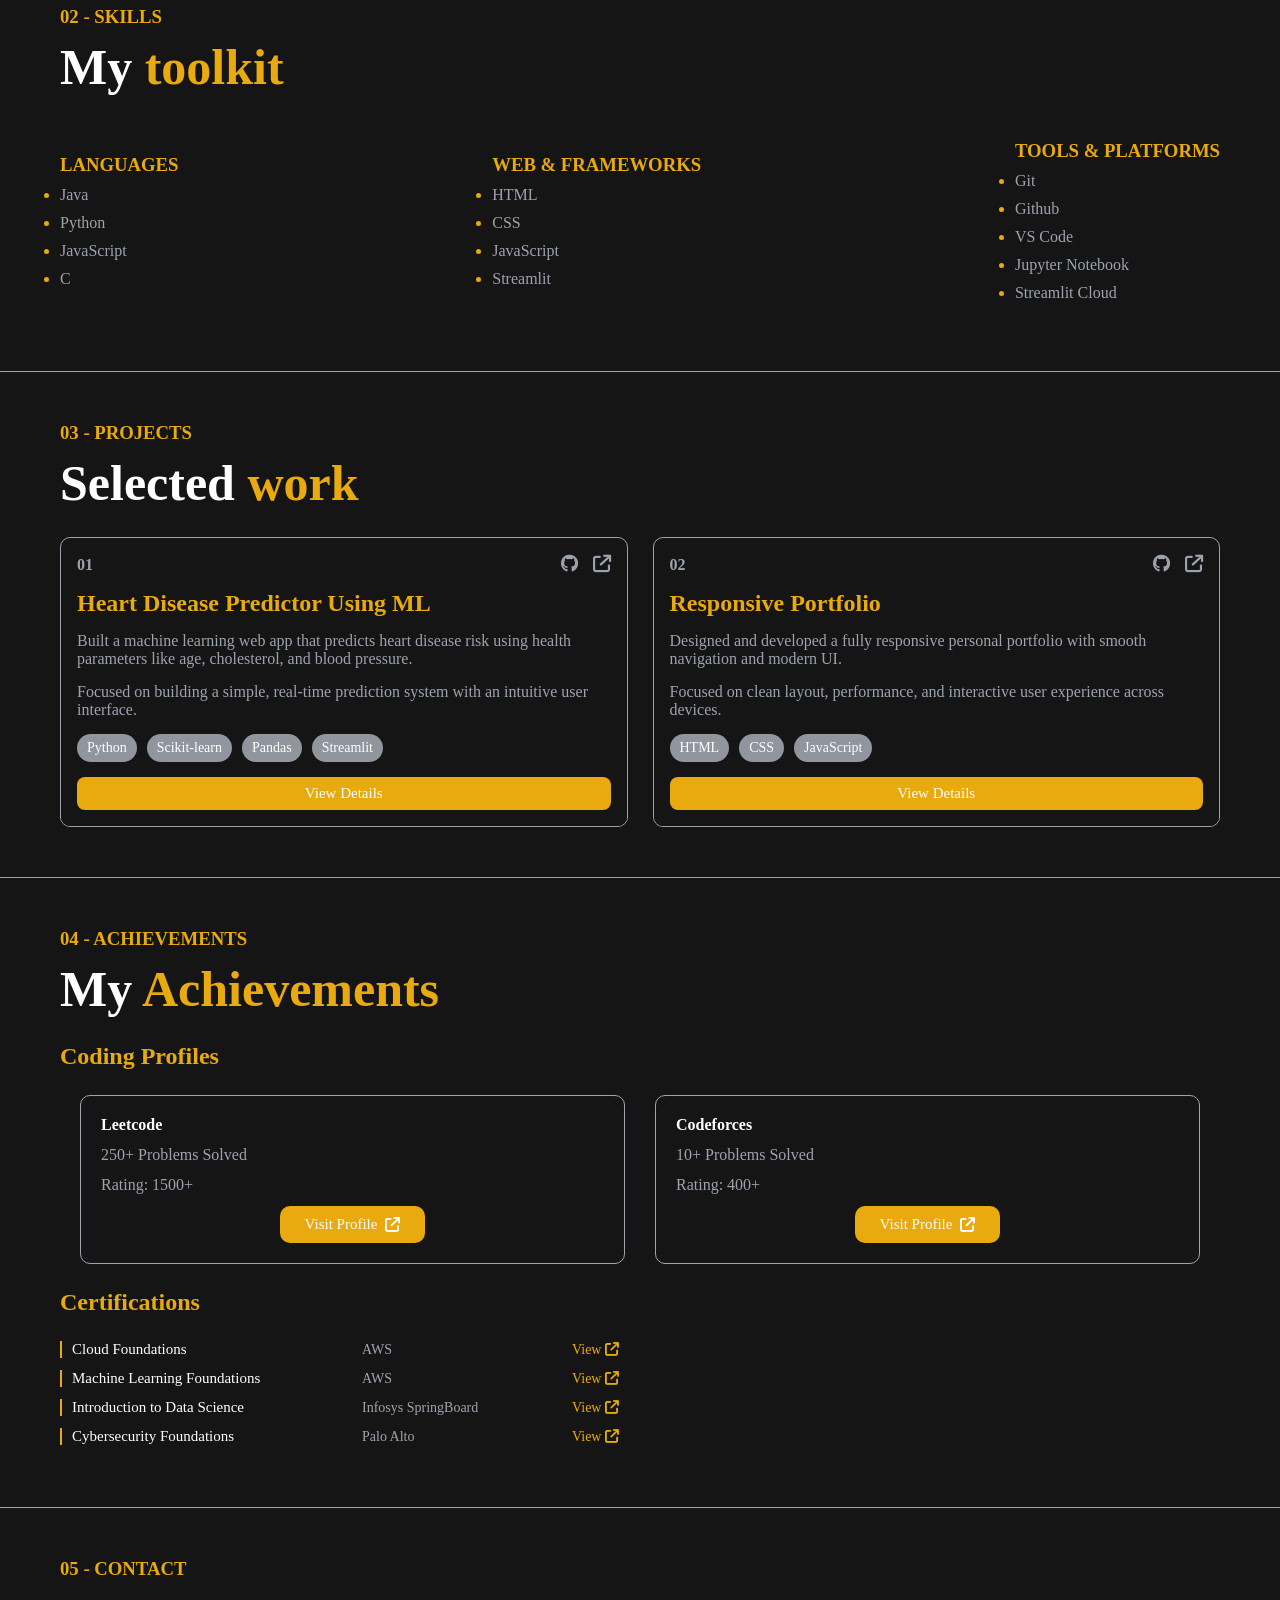
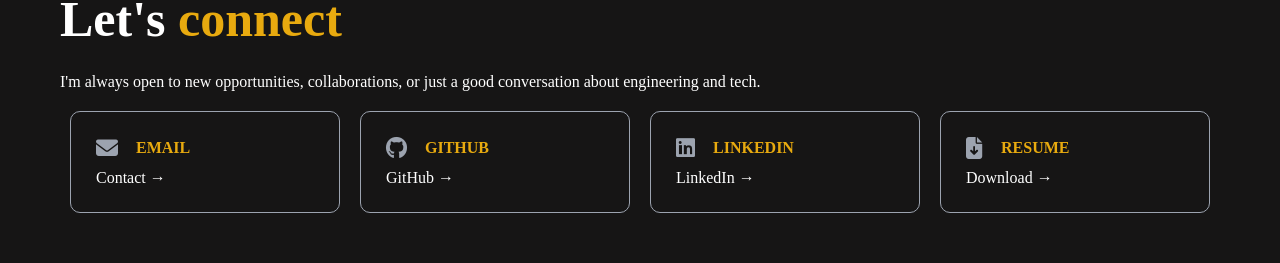
==== commit 62faccac: "Fix HTML formatting and structure" ====
--- a/index.html
+++ b/index.html
@@ -195,7 +195,7 @@
 
             <div class="codingBox">
                 <h4>Codeforces</h4>
-                <p>100+ Problems Solved</p>
+                <p>10+ Problems Solved</p>
                 <p>Rating: 400+</p>
                 <a href="https://codeforces.com/profile/sachinchuadhary45" class="visitBtn">Visit Profile <i class="fa-solid fa-arrow-up-right-from-square"></i></a>
             </div>
